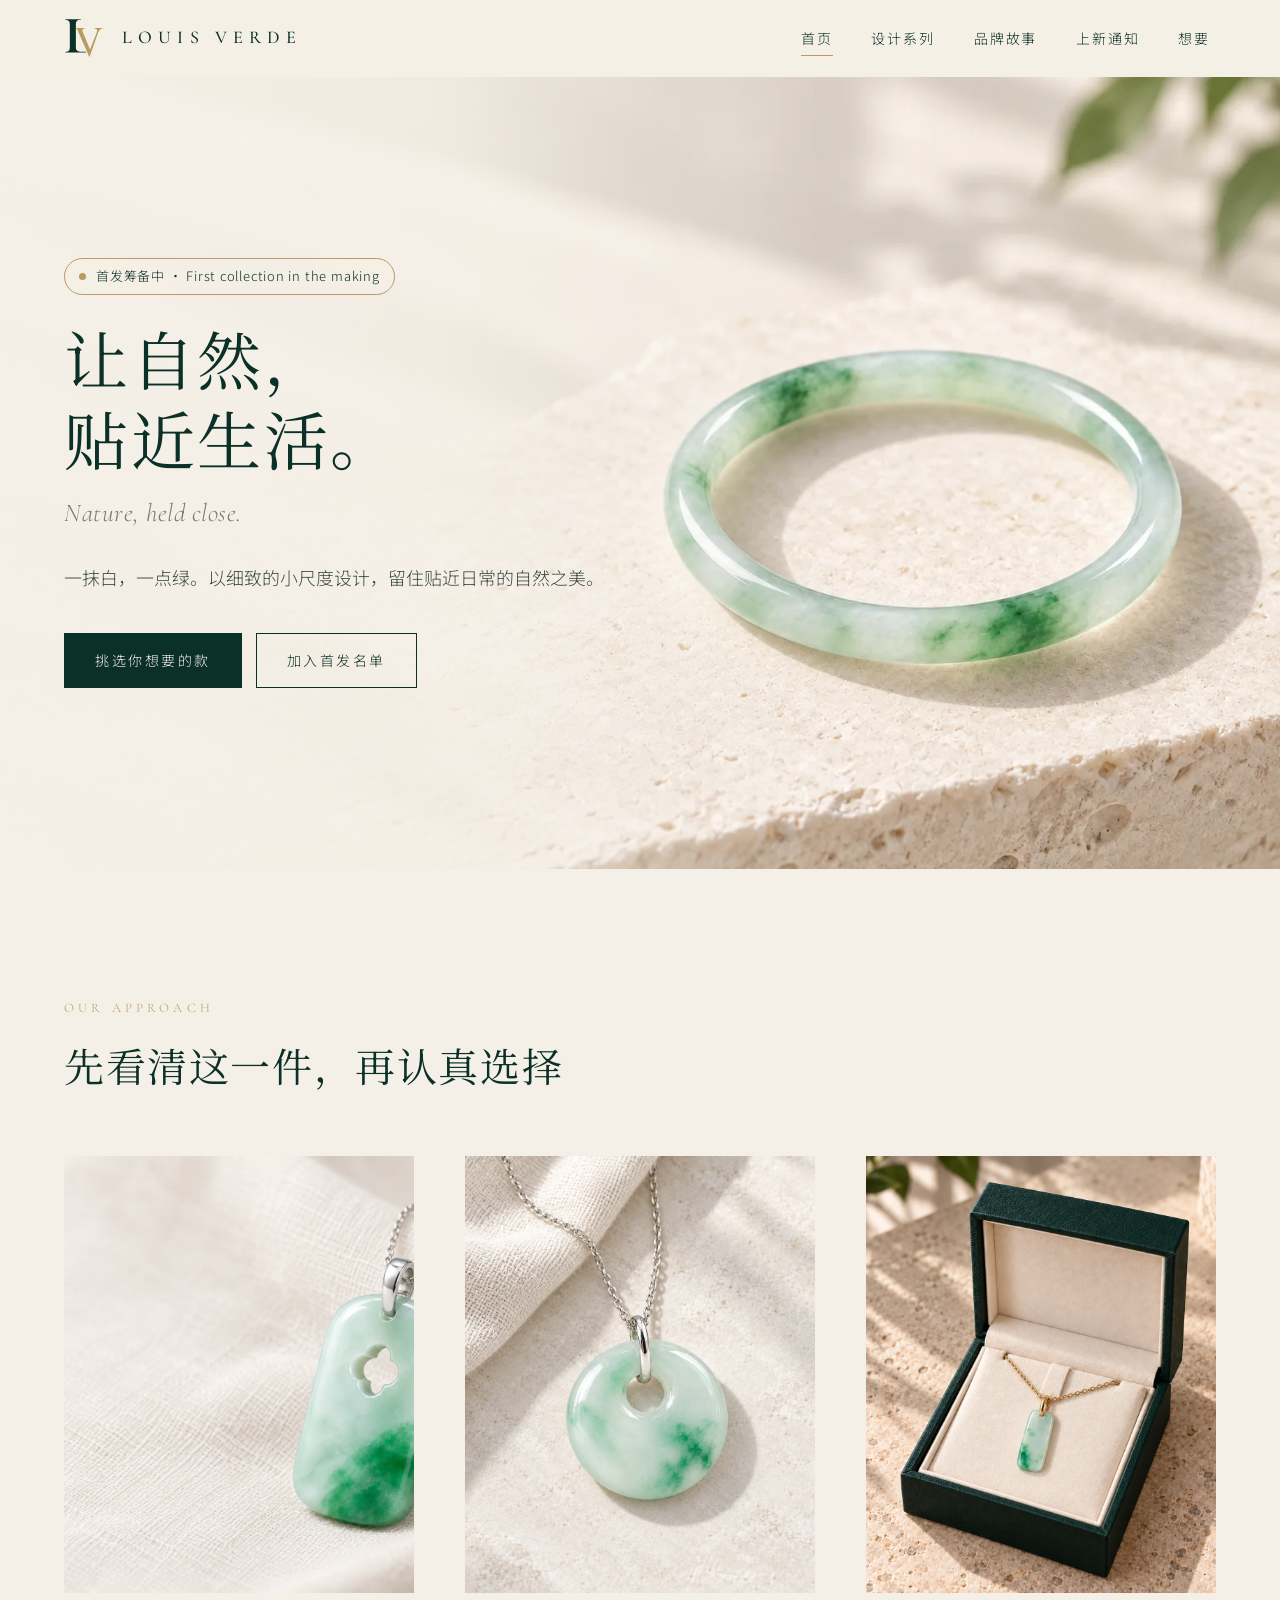
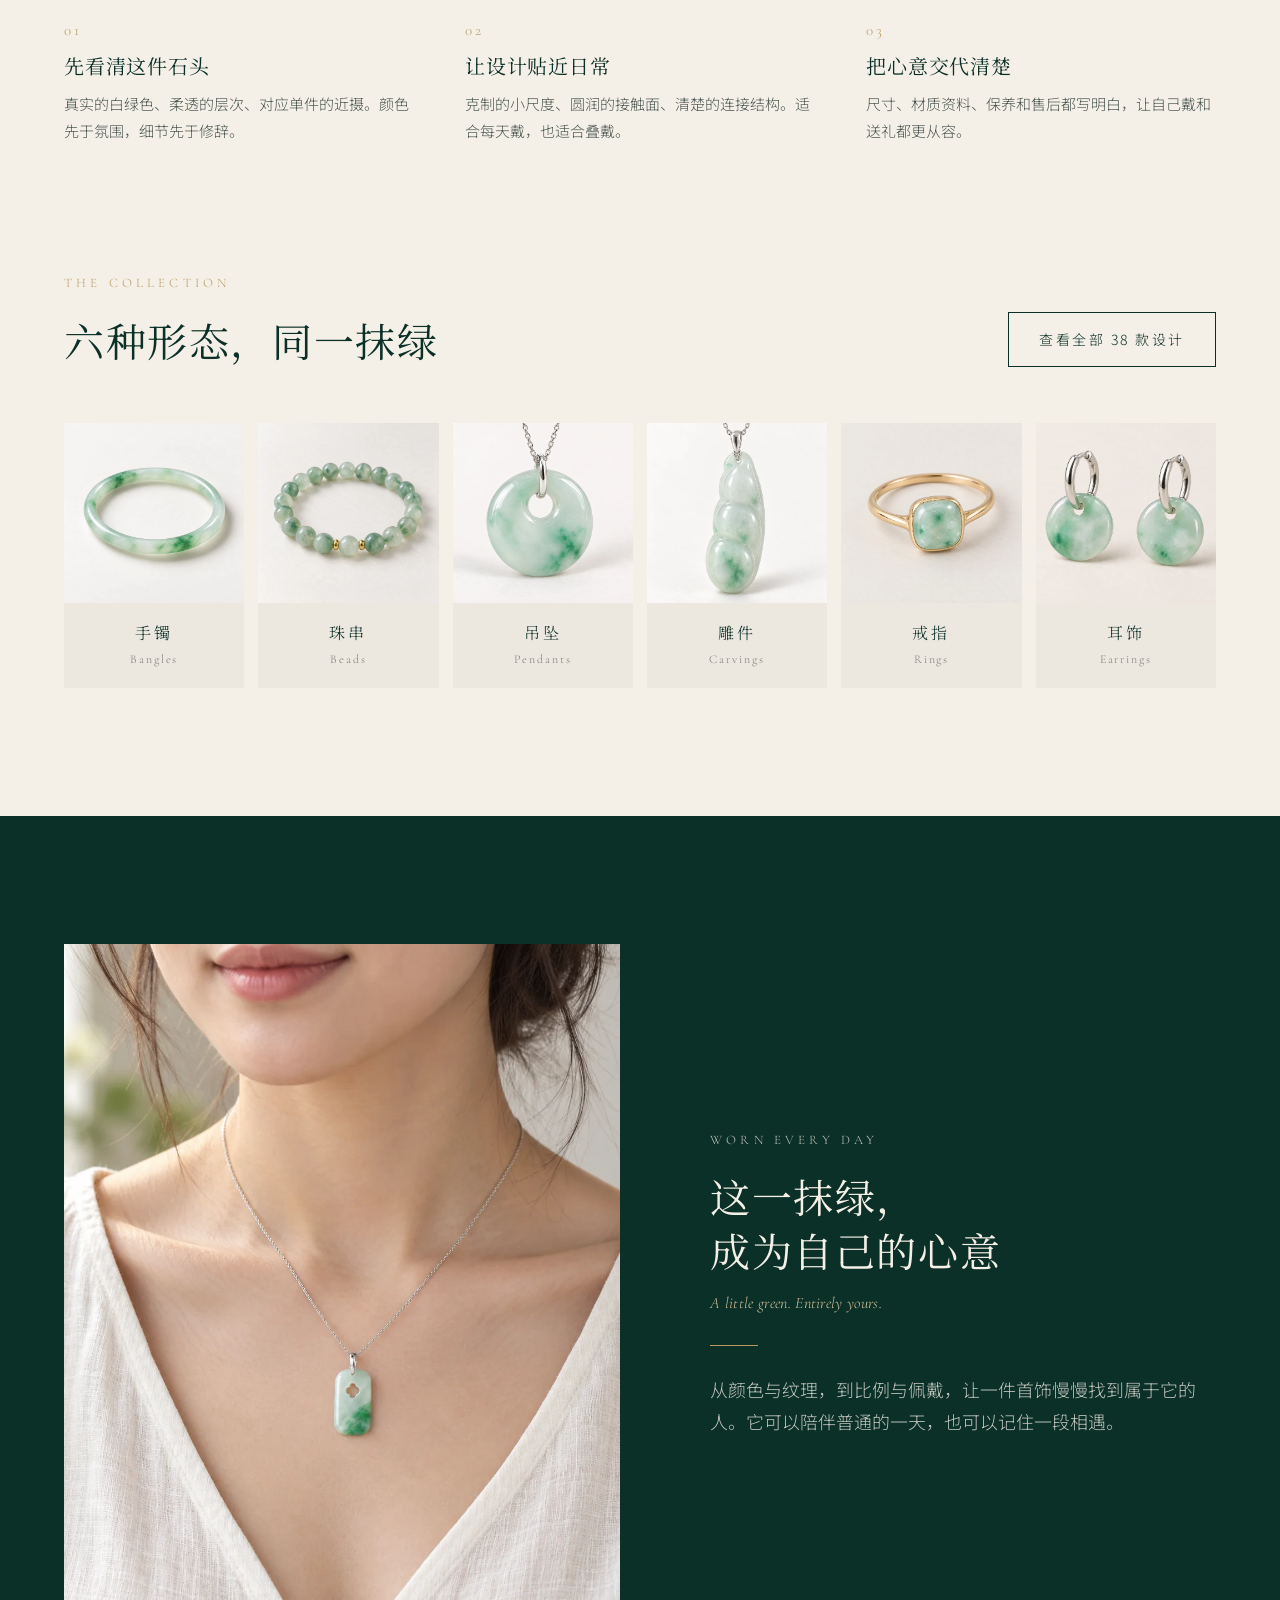
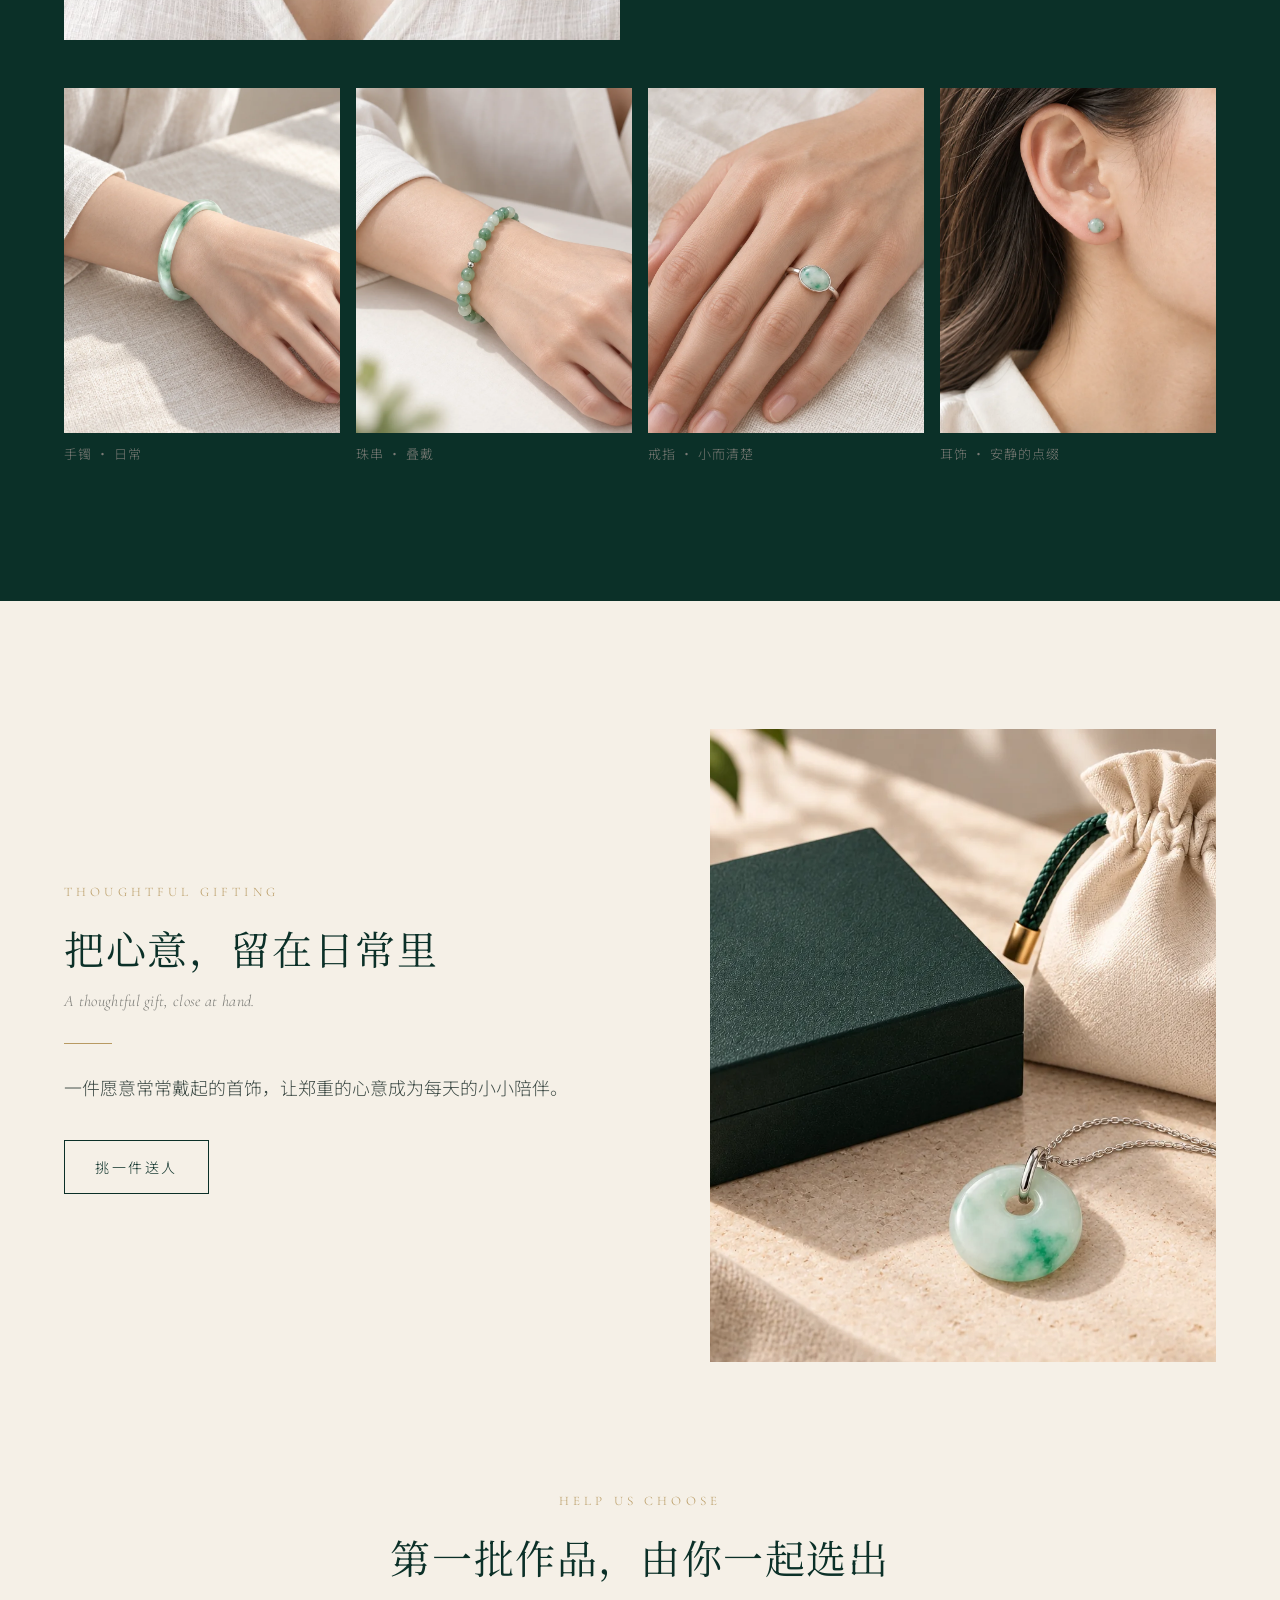
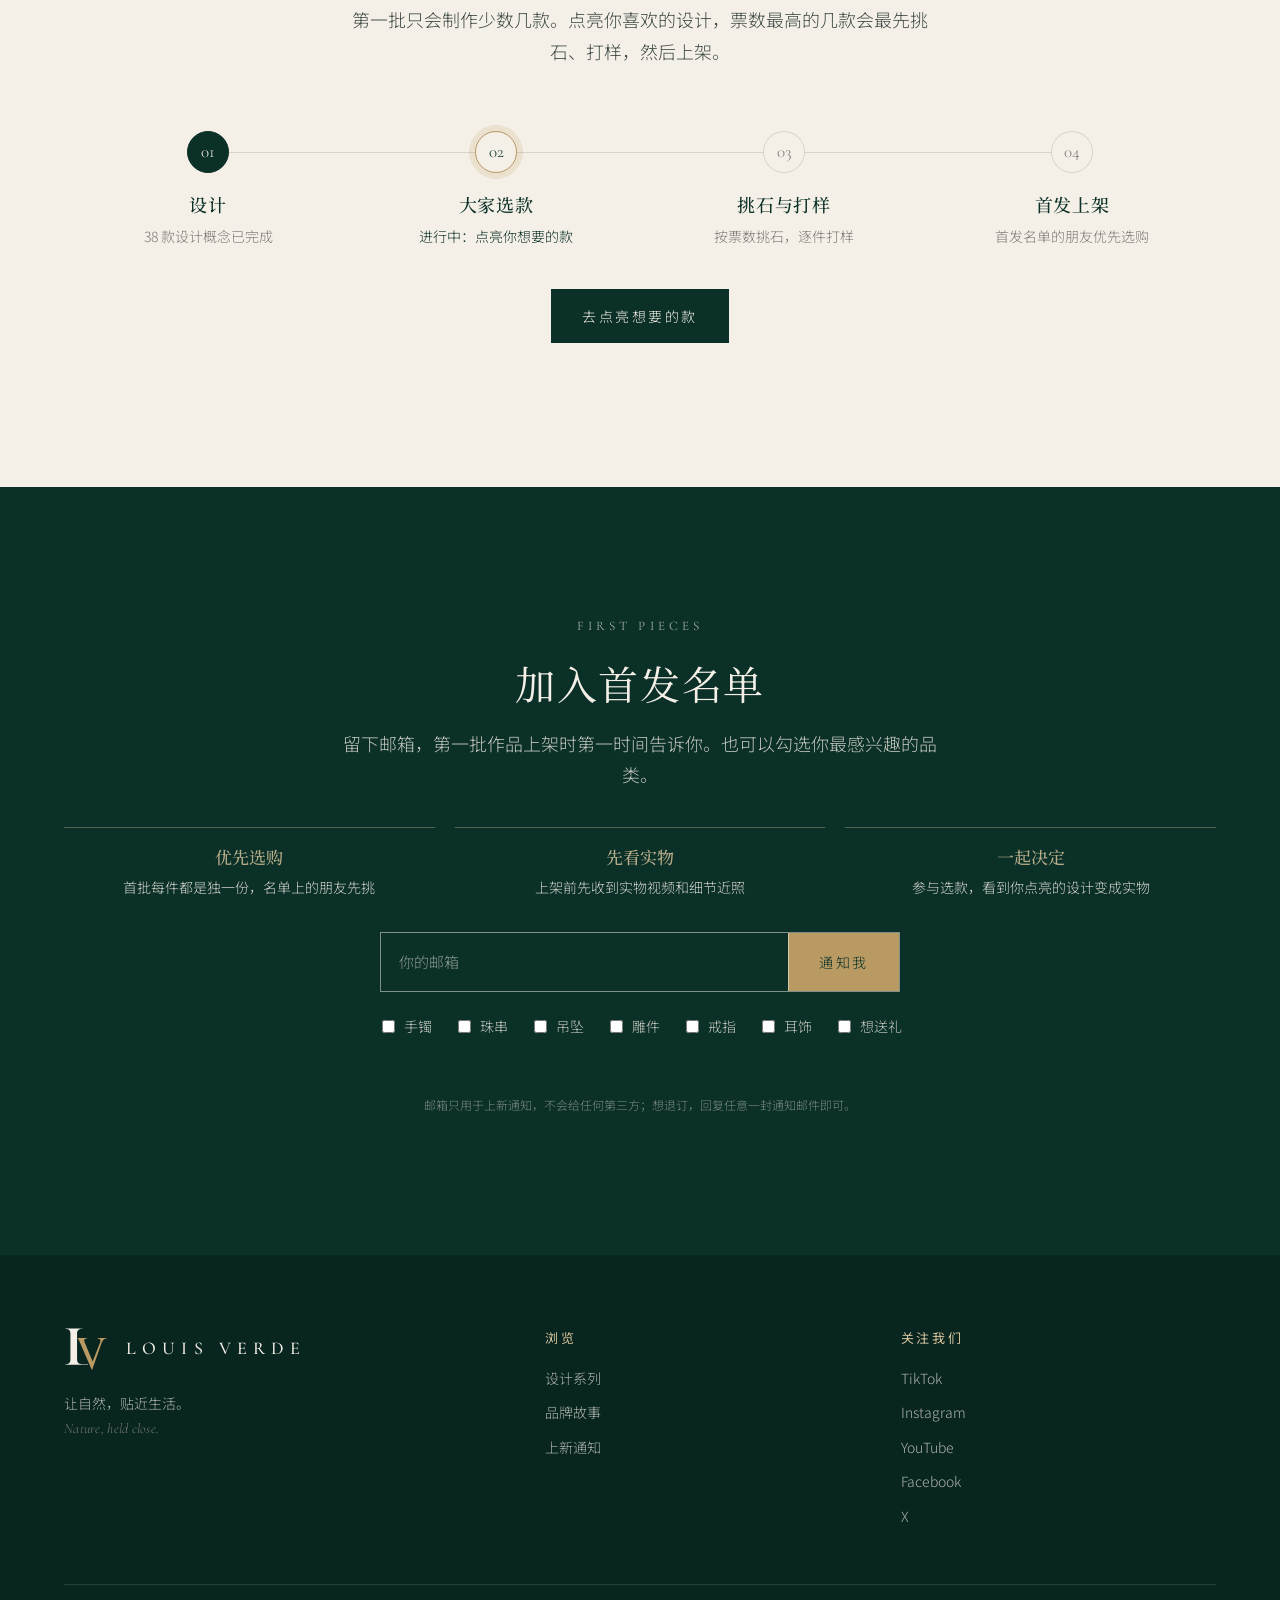
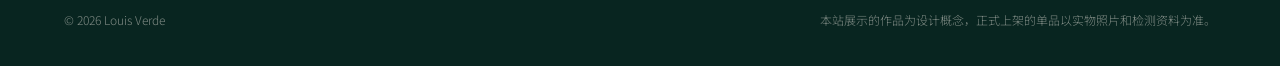
==== index.html @ e0fd9d86 "更新官网 2026-11-06 15:54" ====
<!doctype html>
<html lang="zh-Hans">
<head>
<meta charset="utf-8">
<meta name="viewport" content="width=device-width, initial-scale=1, viewport-fit=cover">
<title>Louis Verde · 让自然，贴近生活</title>
<meta name="description" content="Louis Verde 白绿石质现代珠宝。克制的小尺度设计，把天然石头里的一抹绿带进日常。">
<meta name="theme-color" content="#F5F0E7">
<meta property="og:title" content="Louis Verde · 让自然，贴近生活">
<meta property="og:description" content="Louis Verde 白绿石质现代珠宝。克制的小尺度设计，把天然石头里的一抹绿带进日常。">
<meta property="og:image" content="assets/img/W01.webp">
<link rel="icon" href="assets/logo/monogram.svg" type="image/svg+xml">
<link rel="preconnect" href="https://fonts.googleapis.com">
<link rel="preconnect" href="https://fonts.gstatic.com" crossorigin>
<link rel="stylesheet" href="https://fonts.googleapis.com/css2?family=Cormorant+Garamond:ital,wght@0,400;0,500;1,400&family=Noto+Sans+SC:wght@300;400&family=Noto+Serif+SC:wght@400;500&display=swap">
<link rel="stylesheet" href="assets/css/site.css">
</head>
<body data-page="home">
<header id="site-header"></header>
<main>
<section class="hero">
  <div class="hero-media"><img src="assets/img/W01.webp" alt="一只白绿色细手镯放在暖色亚麻台面上" fetchpriority="high"></div>
  <div class="wrap">
    <div class="hero-copy">
      <p class="badge"><span class="dot"></span>首发筹备中 · First collection in the making</p>
      <h1>让自然，<br>贴近生活。</h1>
      <p class="en">Nature, held close.</p>
      <p class="lead">一抹白，一点绿。以细致的小尺度设计，留住贴近日常的自然之美。</p>
      <div class="cta-row">
        <a class="btn" href="collection.html">挑选你想要的款</a>
        <a class="btn ghost" href="#notify">加入首发名单</a>
      </div>
    </div>
  </div>
</section>

<section class="section">
  <div class="wrap">
    <div class="reveal">
      <p class="eyebrow">Our approach</p>
      <h2>先看清这一件，再认真选择</h2>
    </div>
    <div class="pillars">
      <div class="pillar reveal"><img src="assets/img/W02.webp" alt="白绿吊坠的近距离细节" loading="lazy"><p class="num">01</p><h3>先看清这件石头</h3><p>真实的白绿色、柔透的层次、对应单件的近摄。颜色先于氛围，细节先于修辞。</p></div>
      <div class="pillar reveal"><img src="assets/img/P08.webp" alt="亚麻布上的小吊坠" loading="lazy"><p class="num">02</p><h3>让设计贴近日常</h3><p>克制的小尺度、圆润的接触面、清楚的连接结构。适合每天戴，也适合叠戴。</p></div>
      <div class="pillar reveal"><img src="assets/img/P05.webp" alt="打开的首饰礼盒" loading="lazy"><p class="num">03</p><h3>把心意交代清楚</h3><p>尺寸、材质资料、保养和售后都写明白，让自己戴和送礼都更从容。</p></div>
    </div>
  </div>
</section>

<section class="section" style="padding-top:0">
  <div class="wrap">
    <div class="reveal" style="display:flex;justify-content:space-between;align-items:end;gap:24px;flex-wrap:wrap">
      <div><p class="eyebrow">The collection</p><h2>六种形态，同一抹绿</h2></div>
      <a class="btn ghost" href="collection.html">查看全部 38 款设计</a>
    </div>
    <div class="cats" id="cats"></div>
  </div>
</section>

<section class="section dark">
  <div class="wrap split">
    <img class="reveal" src="assets/img/M01.webp" alt="锁骨处佩戴的小吊坠" loading="lazy">
    <div class="reveal">
      <p class="eyebrow">Worn every day</p>
      <h2>这一抹绿，<br>成为自己的心意</h2>
      <p class="en" style="margin-top:12px">A little green. Entirely yours.</p>
      <hr class="hairline">
      <p class="lead">从颜色与纹理，到比例与佩戴，让一件首饰慢慢找到属于它的人。它可以陪伴普通的一天，也可以记住一段相遇。</p>
    </div>
  </div>
  <div class="wrap">
    <div class="strip">
      <figure><img src="assets/img/P01.webp" alt="手腕上的细手镯" loading="lazy"><figcaption>手镯 · 日常</figcaption></figure>
      <figure><img src="assets/img/P02.webp" alt="手腕上的珠串" loading="lazy"><figcaption>珠串 · 叠戴</figcaption></figure>
      <figure><img src="assets/img/P03.webp" alt="手上的戒指" loading="lazy"><figcaption>戒指 · 小而清楚</figcaption></figure>
      <figure><img src="assets/img/P04.webp" alt="耳垂上的耳钉" loading="lazy"><figcaption>耳饰 · 安静的点缀</figcaption></figure>
    </div>
  </div>
</section>

<section class="section">
  <div class="wrap split reverse">
    <img class="reveal" src="assets/img/P06.webp" alt="桌面上的首饰礼物" loading="lazy">
    <div class="reveal">
      <p class="eyebrow">Thoughtful gifting</p>
      <h2>把心意，留在日常里</h2>
      <p class="en" style="margin-top:12px">A thoughtful gift, close at hand.</p>
      <hr class="hairline">
      <p class="lead">一件愿意常常戴起的首饰，让郑重的心意成为每天的小小陪伴。</p>
      <p style="margin-top:36px"><a class="btn ghost" href="collection.html">挑一件送人</a></p>
    </div>
  </div>
</section>

<section class="section" id="progress" style="padding-top:0">
  <div class="wrap">
    <div class="reveal" style="text-align:center;max-width:760px;margin:0 auto">
      <p class="eyebrow">Help us choose</p>
      <h2>第一批作品，由你一起选出</h2>
      <p class="lead" style="margin:20px auto 0">第一批只会制作少数几款。点亮你喜欢的设计，票数最高的几款会最先挑石、打样，然后上架。</p>
    </div>
    <ol class="timeline reveal">
      <li class="done"><span class="step">01</span><h3>设计</h3><p>38 款设计概念已完成</p></li>
      <li class="now"><span class="step">02</span><h3>大家选款</h3><p>进行中：点亮你想要的款</p></li>
      <li><span class="step">03</span><h3>挑石与打样</h3><p>按票数挑石，逐件打样</p></li>
      <li><span class="step">04</span><h3>首发上架</h3><p>首发名单的朋友优先选购</p></li>
    </ol>
    <p style="text-align:center;margin-top:40px"><a class="btn" href="collection.html">去点亮想要的款</a></p>
  </div>
</section>
<section class="section dark notify" id="notify">
  <div class="wrap reveal">
    <p class="eyebrow">First pieces</p>
    <h2>加入首发名单</h2>
    <p class="lead">留下邮箱，第一批作品上架时第一时间告诉你。也可以勾选你最感兴趣的品类。</p>
    <ul class="perks">
      <li><b>优先选购</b>首批每件都是独一份，名单上的朋友先挑</li>
      <li><b>先看实物</b>上架前先收到实物视频和细节近照</li>
      <li><b>一起决定</b>参与选款，看到你点亮的设计变成实物</li>
    </ul>
    <form class="form" id="notify-form" novalidate>
      <label class="sr" for="email" style="position:absolute;left:-9999px">邮箱</label>
      <input id="email" name="email" type="email" inputmode="email" autocomplete="email" placeholder="你的邮箱" required>
      <button class="btn" type="submit">通知我</button>
    </form>
    <div class="interests" role="group" aria-label="感兴趣的品类">
      <label><input type="checkbox" name="interest" value="手镯">手镯</label>
      <label><input type="checkbox" name="interest" value="珠串">珠串</label>
      <label><input type="checkbox" name="interest" value="吊坠">吊坠</label>
      <label><input type="checkbox" name="interest" value="雕件">雕件</label>
      <label><input type="checkbox" name="interest" value="戒指">戒指</label>
      <label><input type="checkbox" name="interest" value="耳饰">耳饰</label>
      <label><input type="checkbox" name="interest" value="礼物">想送礼</label>
    </div>
    <p class="form-msg" id="form-msg" role="status" aria-live="polite"></p>
    <p class="form-note">邮箱只用于上新通知，不会给任何第三方；想退订，回复任意一封通知邮件即可。</p>
  </div>
</section>
</main>
<footer id="site-footer"></footer>
<script src="assets/js/config.js"></script>
<script src="assets/js/designs.js"></script>
<script src="assets/js/site.js"></script>
</body>
</html>
---- assets/css/site.css ----
/* Louis Verde 官网样式 · 颜色与字体见 品牌方案/02_品牌方案_V1.md 第 6 节 */
:root {
  --ivory: #F5F0E7;
  --ivory-deep: #EDE6DA;
  --forest: #0B3028;
  --forest-soft: #1D4238;
  --gold: #B89A62;
  --gold-soft: #D6C39B;
  --mist: #D8E6D9;
  --stone: #7A7A75;
  --ink: #1E2A26;
  --line: rgba(11, 48, 40, .14);
  --serif-en: "Cormorant Garamond", "Noto Serif SC", Georgia, serif;
  --serif-zh: "Noto Serif SC", "Songti SC", serif;
  --sans: "Noto Sans SC", "PingFang SC", -apple-system, "Helvetica Neue", sans-serif;
  --max: 1280px;
  --pad: clamp(20px, 5vw, 64px);
  --ease: cubic-bezier(.2, .7, .2, 1);
}

*, *::before, *::after { box-sizing: border-box; }
html { scroll-behavior: smooth; -webkit-text-size-adjust: 100%; }
body {
  margin: 0; background: var(--ivory); color: var(--ink);
  font-family: var(--sans); font-size: 16px; line-height: 1.75; font-weight: 300;
  -webkit-font-smoothing: antialiased;
}
img { display: block; max-width: 100%; height: auto; }
a { color: inherit; text-decoration: none; }
button { font: inherit; color: inherit; cursor: pointer; }
:focus-visible { outline: 2px solid var(--gold); outline-offset: 3px; }

.wrap { width: 100%; max-width: var(--max); margin: 0 auto; padding: 0 var(--pad); }
.eyebrow {
  font-family: var(--serif-en); font-size: 13px; letter-spacing: .32em; text-transform: uppercase;
  color: var(--gold); margin: 0 0 18px;
}
h1, h2, h3 { font-family: var(--serif-zh); font-weight: 400; color: var(--forest); margin: 0; letter-spacing: .04em; }
h1 { font-size: clamp(34px, 5.4vw, 64px); line-height: 1.25; }
h2 { font-size: clamp(26px, 3.4vw, 40px); line-height: 1.35; }
h3 { font-size: 20px; line-height: 1.5; }
.en { font-family: var(--serif-en); font-style: italic; color: var(--stone); letter-spacing: .02em; }
.lead { font-size: clamp(16px, 1.4vw, 18px); color: #3D4A45; max-width: 34em; }
.section { padding: clamp(72px, 10vw, 140px) 0; }
.hairline { width: 48px; height: 1px; background: var(--gold); border: 0; margin: 28px 0; }

/* 按钮 */
.btn {
  display: inline-flex; align-items: center; gap: 10px; padding: 14px 30px;
  border: 1px solid var(--forest); background: var(--forest); color: var(--ivory);
  font-size: 14px; letter-spacing: .18em; transition: background .3s var(--ease), color .3s var(--ease);
}
.btn:hover { background: transparent; color: var(--forest); }
.btn.ghost { background: transparent; color: var(--forest); }
.btn.ghost:hover { background: var(--forest); color: var(--ivory); }
.btn.light { border-color: var(--ivory); background: transparent; color: var(--ivory); }
.btn.light:hover { background: var(--ivory); color: var(--forest); }

/* 页头 */
.header {
  position: sticky; top: 0; z-index: 50; background: rgba(245, 240, 231, .92);
  backdrop-filter: saturate(1.2) blur(10px); -webkit-backdrop-filter: saturate(1.2) blur(10px);
  border-bottom: 1px solid transparent; transition: border-color .3s;
}
.header.scrolled { border-bottom-color: var(--line); }
.header .wrap { display: flex; align-items: center; justify-content: space-between; height: 76px; }
.brand { display: flex; align-items: center; gap: 12px; }
.brand svg { width: 40px; height: 40px; }
.wordmark {
  font-family: var(--serif-en); font-weight: 500; font-size: 18px; letter-spacing: .34em;
  color: var(--forest); padding-left: .34em;
}
.nav { display: flex; gap: clamp(20px, 3vw, 40px); align-items: center; font-size: 14px; letter-spacing: .14em; }
.nav a { position: relative; padding: 6px 0; color: var(--forest); }
.nav a::after {
  content: ""; position: absolute; left: 0; right: 100%; bottom: 0; height: 1px; background: var(--gold);
  transition: right .35s var(--ease);
}
.nav a:hover::after, .nav a[aria-current="page"]::after { right: 0; }
.nav .wish-link { display: inline-flex; gap: 6px; align-items: center; }
.wish-count { font-family: var(--serif-en); font-size: 13px; color: var(--gold); }
.menu-btn { display: none; background: none; border: 0; padding: 8px; }
.menu-btn span { display: block; width: 22px; height: 1px; background: var(--forest); margin: 6px 0; transition: transform .3s; }

@media (max-width: 860px) {
  .menu-btn { display: block; }
  .nav {
    position: fixed; inset: 76px 0 auto 0; flex-direction: column; gap: 0; padding: 12px var(--pad) 28px;
    background: var(--ivory); border-bottom: 1px solid var(--line);
    transform: translateY(-8px); opacity: 0; pointer-events: none; transition: .3s var(--ease);
  }
  .nav a { width: 100%; padding: 16px 0; border-bottom: 1px solid var(--line); font-size: 16px; }
  .nav a::after { display: none; }
  body.menu-open .nav { transform: none; opacity: 1; pointer-events: auto; }
  body.menu-open .menu-btn span:first-child { transform: translateY(3.5px) rotate(45deg); }
  body.menu-open .menu-btn span:last-child { transform: translateY(-3.5px) rotate(-45deg); }
  .wordmark { font-size: 15px; letter-spacing: .28em; }
  .brand svg { width: 34px; height: 34px; }
}

/* 首屏 */
.hero { position: relative; min-height: min(88vh, 860px); display: grid; align-items: center; overflow: hidden; }
.hero-media { position: absolute; inset: 0; }
.hero-media img { width: 100%; height: 100%; object-fit: cover; object-position: 70% 50%; }
.hero-media::after {
  content: ""; position: absolute; inset: 0;
  background: linear-gradient(90deg, rgba(245,240,231,.95) 0%, rgba(245,240,231,.82) 34%, rgba(245,240,231,0) 64%);
}
.hero-copy { position: relative; padding: 80px 0; max-width: 560px; }
.hero-copy .en { font-size: clamp(20px, 2vw, 26px); margin: 14px 0 0; }
.hero-copy .lead { margin: 26px 0 40px; }
@media (max-width: 760px) {
  .hero { min-height: auto; display: block; }
  .hero-media { position: relative; height: 62vh; margin-bottom: -1px; }
  .hero-media img { object-position: 62% 50%; }
  .hero-media::after { background: linear-gradient(0deg, var(--ivory) 0%, rgba(245,240,231,0) 40%); }
  .hero-copy { padding: 0 0 64px; margin-top: -40px; }
}

/* 三个支柱 */
.pillars { display: grid; grid-template-columns: repeat(3, 1fr); gap: clamp(24px, 4vw, 56px); margin-top: 64px; }
.pillar img { aspect-ratio: 4 / 5; object-fit: cover; width: 100%; }
.pillar .num { font-family: var(--serif-en); color: var(--gold); font-size: 15px; letter-spacing: .2em; margin: 24px 0 8px; }
.pillar p { color: #4A5652; margin: 10px 0 0; font-size: 15px; }
@media (max-width: 860px) { .pillars { grid-template-columns: 1fr; gap: 48px; } .pillar img { aspect-ratio: 16 / 10; } }

/* 品类入口 */
.cats { display: grid; grid-template-columns: repeat(6, 1fr); gap: 14px; margin-top: 56px; }
.cat { background: #ECE7DF; display: flex; flex-direction: column; overflow: hidden; }
.cat img { aspect-ratio: 1; object-fit: cover; transition: transform .8s var(--ease); }
.cat:hover img { transform: scale(1.04); }
.cat span { padding: 16px 14px 18px; text-align: center; font-family: var(--serif-zh); color: var(--forest); letter-spacing: .2em; }
.cat small { display: block; font-family: var(--serif-en); color: var(--stone); letter-spacing: .16em; font-size: 12px; margin-top: 2px; }
@media (max-width: 1000px) { .cats { grid-template-columns: repeat(3, 1fr); } }
@media (max-width: 520px) {
  .cats { display: flex; overflow-x: auto; scroll-snap-type: x mandatory; gap: 12px; margin-right: calc(-1 * var(--pad)); padding-right: var(--pad); scrollbar-width: none; }
  .cats::-webkit-scrollbar { display: none; }
  .cat { flex: 0 0 46%; scroll-snap-align: start; }
}

/* 左右图文 */
.split { display: grid; grid-template-columns: 1.1fr 1fr; gap: clamp(32px, 7vw, 110px); align-items: center; }
.split.reverse > :first-child { order: 2; }
.split img { width: 100%; aspect-ratio: 4 / 5; object-fit: cover; }
@media (max-width: 860px) { .split { grid-template-columns: 1fr; } .split.reverse > :first-child { order: 0; } }

/* 深色区 */
.dark { background: var(--forest); color: var(--ivory); }
.dark h2, .dark h3 { color: var(--ivory); }
.dark .lead, .dark p { color: rgba(245, 240, 231, .78); }
.dark .en { color: var(--gold-soft); }

/* 佩戴横向滑动 */
.strip { display: grid; grid-auto-flow: column; grid-auto-columns: minmax(260px, 30%); gap: 16px; overflow-x: auto;
  scroll-snap-type: x mandatory; padding-bottom: 8px; margin-top: 48px; scrollbar-width: thin; scrollbar-color: var(--gold) transparent; }
.strip figure { margin: 0; scroll-snap-align: start; }
.strip img { aspect-ratio: 4 / 5; object-fit: cover; width: 100%; }
.strip figcaption { font-size: 13px; color: var(--stone); margin-top: 10px; letter-spacing: .08em; }
@media (max-width: 760px) { .strip { grid-auto-columns: 78%; } }

/* 设计卡片 */
.filters { display: flex; flex-wrap: wrap; gap: 8px; margin: 40px 0 36px; }
.chip { border: 1px solid var(--line); background: transparent; padding: 9px 18px; font-size: 14px; letter-spacing: .12em; color: var(--forest); transition: .25s; }
.chip:hover { border-color: var(--forest); }
@media (max-width: 720px) {
  .filters { flex-wrap: nowrap; overflow-x: auto; scrollbar-width: none; margin-right: calc(-1 * var(--pad)); padding-right: var(--pad); }
  .filters::-webkit-scrollbar { display: none; }
  .chip { flex: 0 0 auto; }
}
.chip[aria-pressed="true"] { background: var(--forest); border-color: var(--forest); color: var(--ivory); }
.grid { display: grid; grid-template-columns: repeat(4, 1fr); gap: clamp(14px, 2vw, 28px) clamp(14px, 2vw, 24px); }
@media (max-width: 1100px) { .grid { grid-template-columns: repeat(3, 1fr); } }
@media (max-width: 720px) { .grid { grid-template-columns: repeat(2, 1fr); } }
.card { position: relative; display: flex; flex-direction: column; }
.card .ph { background: #ECE7DF; overflow: hidden; aspect-ratio: 4 / 5; }
.card .ph img { width: 100%; height: 100%; object-fit: cover; transition: transform .8s var(--ease); }
.card:hover .ph img { transform: scale(1.04); }
.card .meta { display: flex; justify-content: space-between; align-items: baseline; padding: 14px 2px 0; gap: 8px; }
.card .name { font-family: var(--serif-zh); color: var(--forest); font-size: 17px; letter-spacing: .12em; }
.card .cat-label { font-size: 12px; color: var(--stone); letter-spacing: .12em; white-space: nowrap; }
.tag { position: absolute; top: 10px; left: 10px; background: rgba(245,240,231,.88); font-size: 11px; letter-spacing: .14em; padding: 3px 8px; color: var(--stone); }
.wish {
  position: absolute; top: 6px; right: 6px; width: 40px; height: 40px; border: 0; border-radius: 50%;
  background: rgba(245,240,231,.88); display: grid; place-items: center; transition: transform .2s;
}
.wish:active { transform: scale(.9); }
.wish svg { width: 18px; height: 18px; fill: none; stroke: var(--forest); stroke-width: 1.4; transition: fill .2s, stroke .2s; }
.wish[aria-pressed="true"] svg { fill: var(--gold); stroke: var(--gold); }
.empty { padding: 60px 0; text-align: center; color: var(--stone); }

/* 详情页 */
.detail { display: grid; grid-template-columns: 1.15fr 1fr; gap: clamp(32px, 6vw, 96px); padding: 48px 0 100px; align-items: start; }
.detail .ph { background: #ECE7DF; position: sticky; top: 100px; }
.detail .ph img { width: 100%; }
.detail .info .cat-label { color: var(--gold); font-family: var(--serif-en); letter-spacing: .28em; text-transform: uppercase; font-size: 13px; }
.detail h1 { margin: 12px 0 6px; font-size: clamp(32px, 4vw, 48px); }
.detail .facts { border-top: 1px solid var(--line); margin: 36px 0; }
.detail .facts div { display: grid; grid-template-columns: 7em 1fr; gap: 16px; padding: 16px 0; border-bottom: 1px solid var(--line); font-size: 15px; }
.detail .facts dt { color: var(--stone); letter-spacing: .1em; }
.detail .facts dd { margin: 0; }
.detail .actions { display: flex; flex-wrap: wrap; gap: 12px; }
.notice { background: var(--ivory-deep); padding: 16px 20px; font-size: 13px; color: #55605C; margin-top: 28px; line-height: 1.7; }
.crumbs { font-size: 13px; color: var(--stone); letter-spacing: .1em; padding-top: 28px; }
.crumbs a:hover { color: var(--forest); }
@media (max-width: 860px) { .detail { grid-template-columns: 1fr; padding-top: 20px; } .detail .ph { position: static; } }

/* 上新通知 */
.notify { text-align: center; }
.notify .lead { margin: 18px auto 36px; }
.form { display: flex; gap: 0; max-width: 520px; margin: 0 auto; border: 1px solid rgba(245,240,231,.5); }
.form input {
  flex: 1; min-width: 0; padding: 16px 18px; background: transparent; border: 0; color: var(--ivory);
  font: inherit; font-size: 15px; outline: none;
}
.form input::placeholder { color: rgba(245,240,231,.55); }
.form .btn { border: 0; border-left: 1px solid rgba(245,240,231,.5); background: var(--gold); color: var(--forest); }
.form .btn:hover { background: var(--ivory); }
.form-msg { min-height: 1.8em; margin-top: 16px; font-size: 14px; }
.form-msg.err { color: #F2B8A0; }
.form-msg.ok { color: var(--gold-soft); }
.form-note { margin-top: 4px; font-size: 12px; opacity: .6; }
.interests { display: flex; flex-wrap: wrap; justify-content: center; gap: 10px 22px; margin: 22px 0 0; font-size: 14px; color: rgba(245,240,231,.8); }
.interests label { display: inline-flex; gap: 6px; align-items: center; cursor: pointer; }
.interests input { accent-color: var(--gold); }
@media (max-width: 520px) { .form { flex-direction: column; } .form .btn { border-left: 0; border-top: 1px solid rgba(245,240,231,.5); justify-content: center; } }

/* 页脚 */
.footer { background: #082520; color: rgba(245,240,231,.7); padding: 72px 0 36px; font-size: 14px; }
.footer .top { display: grid; grid-template-columns: 1.4fr 1fr 1fr; gap: 40px; }
.footer .brand svg { width: 44px; height: 44px; }
.footer .wordmark { color: var(--ivory); }
.footer h4 { color: var(--gold-soft); font-weight: 400; letter-spacing: .2em; font-size: 13px; margin: 0 0 16px; }
.footer ul { list-style: none; margin: 0; padding: 0; display: grid; gap: 10px; }
.footer a:hover { color: var(--ivory); }
.footer .bottom { border-top: 1px solid rgba(245,240,231,.12); margin-top: 56px; padding-top: 24px; display: flex; justify-content: space-between; flex-wrap: wrap; gap: 12px; font-size: 12px; color: rgba(245,240,231,.5); }
@media (max-width: 760px) { .footer .top { grid-template-columns: 1fr 1fr; } .footer .top > :first-child { grid-column: 1 / -1; } }

/* 关于页 */
.story { max-width: 720px; margin: 0 auto; }
.story p { font-family: var(--serif-zh); font-size: 18px; line-height: 2.1; color: #34413C; margin: 0 0 1.4em; }
.story .en-block p { font-family: var(--serif-en); font-size: 20px; line-height: 1.8; font-style: italic; color: var(--stone); }
.values { display: grid; grid-template-columns: repeat(5, 1fr); gap: 24px; margin-top: 56px; }
.values div { border-top: 1px solid var(--gold); padding-top: 18px; }
.values b { display: block; font-family: var(--serif-zh); font-weight: 400; color: var(--forest); font-size: 20px; letter-spacing: .2em; }
.values small { font-family: var(--serif-en); color: var(--gold); letter-spacing: .14em; }
.values p { font-size: 14px; color: #4A5652; margin: 10px 0 0; }
@media (max-width: 900px) { .values { grid-template-columns: 1fr 1fr; } }

/* 进场动画（尊重减少动态设置） */
.reveal { opacity: 0; transform: translateY(18px); transition: opacity .9s var(--ease), transform .9s var(--ease); }
.reveal.in { opacity: 1; transform: none; }
@media (prefers-reduced-motion: reduce) { .reveal { opacity: 1; transform: none; transition: none; } html { scroll-behavior: auto; } }

/* ---------- 预热：首发进度与名单 ---------- */
.badge { display: inline-flex; align-items: center; gap: 10px; margin: 0 0 22px; padding: 6px 14px; border: 1px solid var(--gold); border-radius: 999px; font-size: 13px; letter-spacing: .06em; color: var(--forest); background: rgba(245, 240, 231, .72); }
.badge .dot { width: 7px; height: 7px; border-radius: 50%; background: var(--gold); animation: lv-pulse 2.4s ease-in-out infinite; }
@keyframes lv-pulse { 0%, 100% { opacity: 1; } 50% { opacity: .25; } }
@media (prefers-reduced-motion: reduce) { .badge .dot { animation: none; } }
.cta-row { display: flex; gap: 14px; flex-wrap: wrap; }
.timeline { list-style: none; margin: 64px 0 0; padding: 0; display: grid; grid-template-columns: repeat(4, 1fr); gap: 0; position: relative; }
.timeline::before { content: ""; position: absolute; left: 12.5%; right: 12.5%; top: 21px; height: 1px; background: var(--line); }
.timeline li { position: relative; text-align: center; padding: 0 12px; }
.timeline .step { display: inline-grid; place-items: center; width: 42px; height: 42px; border-radius: 50%; border: 1px solid var(--line); background: var(--ivory); font-family: var(--serif-en); font-size: 17px; color: var(--stone); position: relative; }
.timeline h3 { margin: 18px 0 6px; font-family: var(--serif-zh); font-weight: 500; font-size: 18px; }
.timeline p { margin: 0; font-size: 14px; color: var(--stone); }
.timeline .done .step { background: var(--forest); border-color: var(--forest); color: var(--ivory); }
.timeline .now .step { border-color: var(--gold); color: var(--forest); box-shadow: 0 0 0 6px rgba(184, 154, 98, .18); }
.timeline .now p { color: var(--forest); }
@media (max-width: 760px) {
  .timeline { grid-template-columns: 1fr; gap: 28px; max-width: 360px; margin: 48px auto 0; }
  .timeline::before { left: 21px; right: auto; top: 21px; bottom: 21px; width: 1px; height: auto; }
  .timeline li { display: grid; grid-template-columns: 42px 1fr; column-gap: 18px; text-align: left; padding: 0; }
  .timeline .step { grid-row: span 2; }
  .timeline h3 { margin: 4px 0 2px; }
}
.perks { list-style: none; padding: 0; margin: 28px 0 32px; display: grid; grid-template-columns: repeat(3, 1fr); gap: 20px; }
.perks li { border-top: 1px solid rgba(214, 195, 155, .4); padding-top: 14px; font-size: 14px; opacity: .85; }
.perks b { display: block; font-family: var(--serif-zh); font-weight: 500; font-size: 17px; color: var(--gold-soft); margin-bottom: 4px; opacity: 1; }
@media (max-width: 760px) { .perks { grid-template-columns: 1fr; gap: 14px; } }
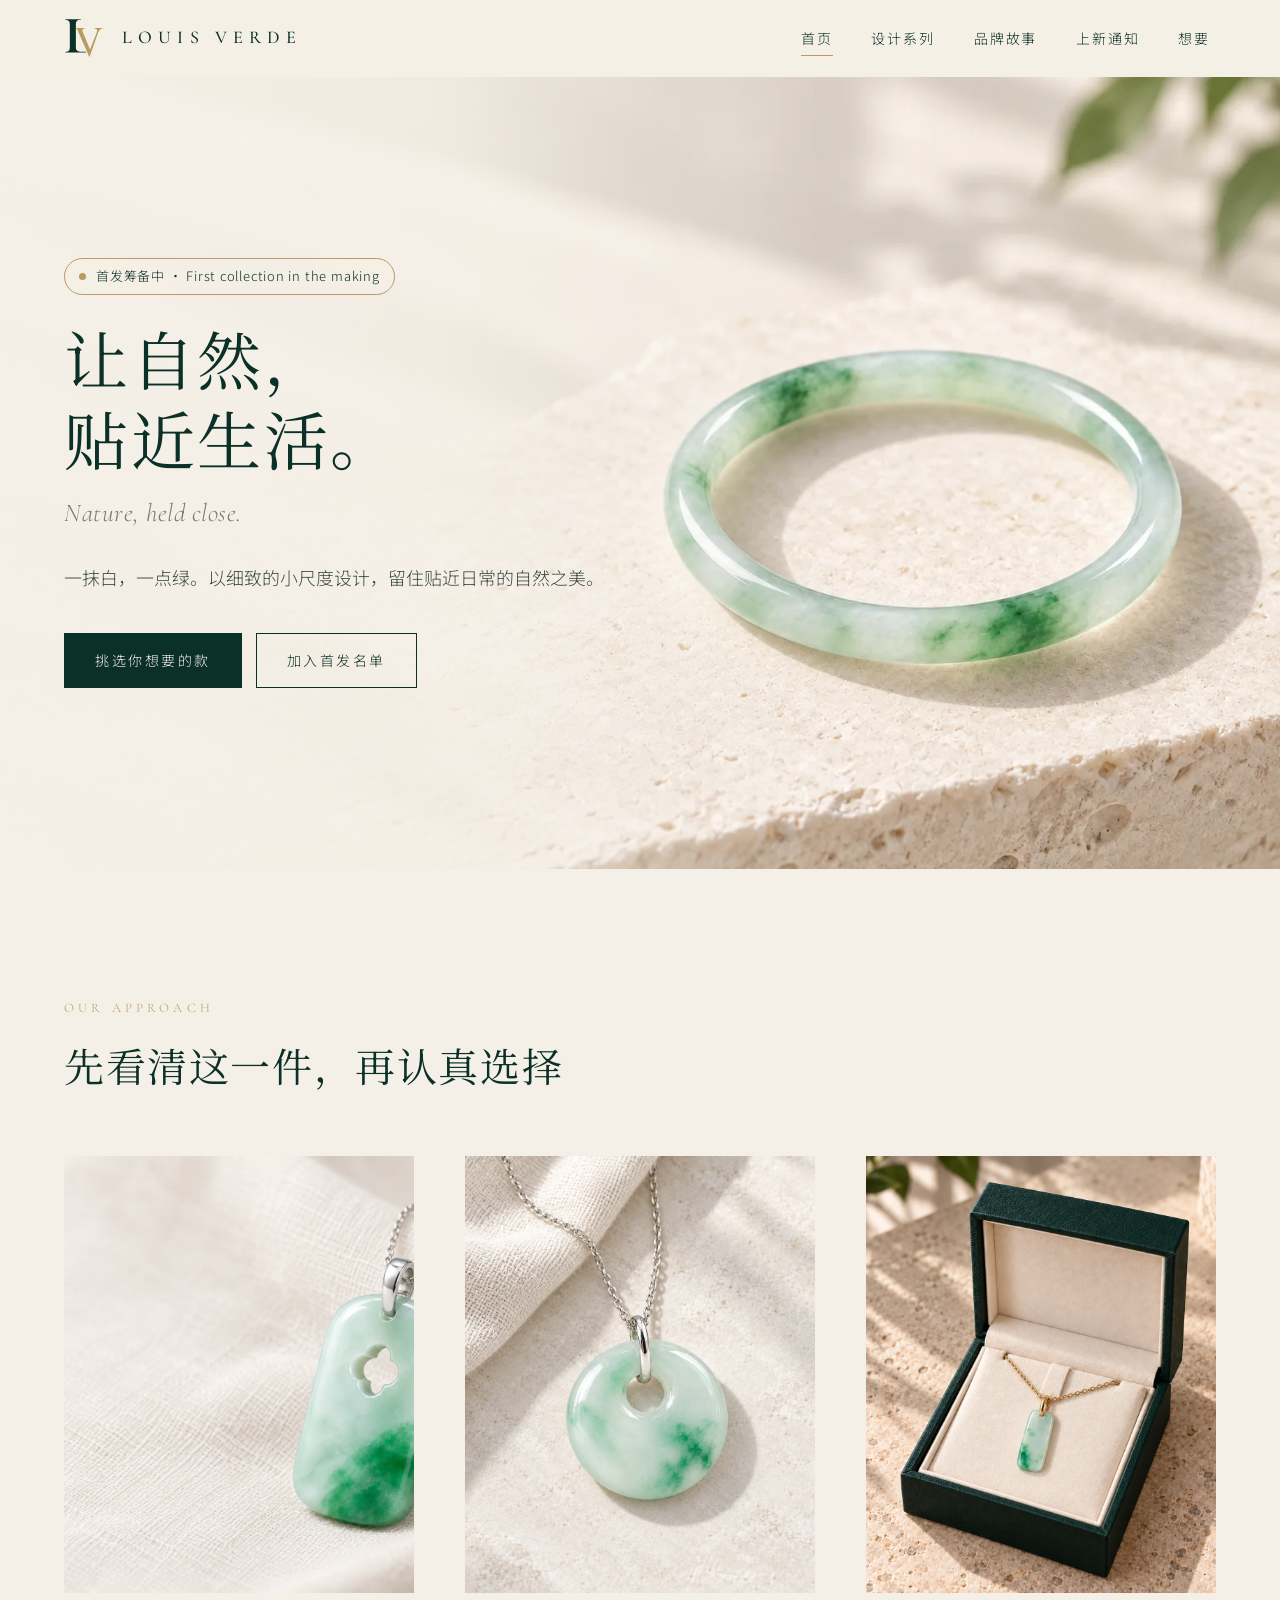
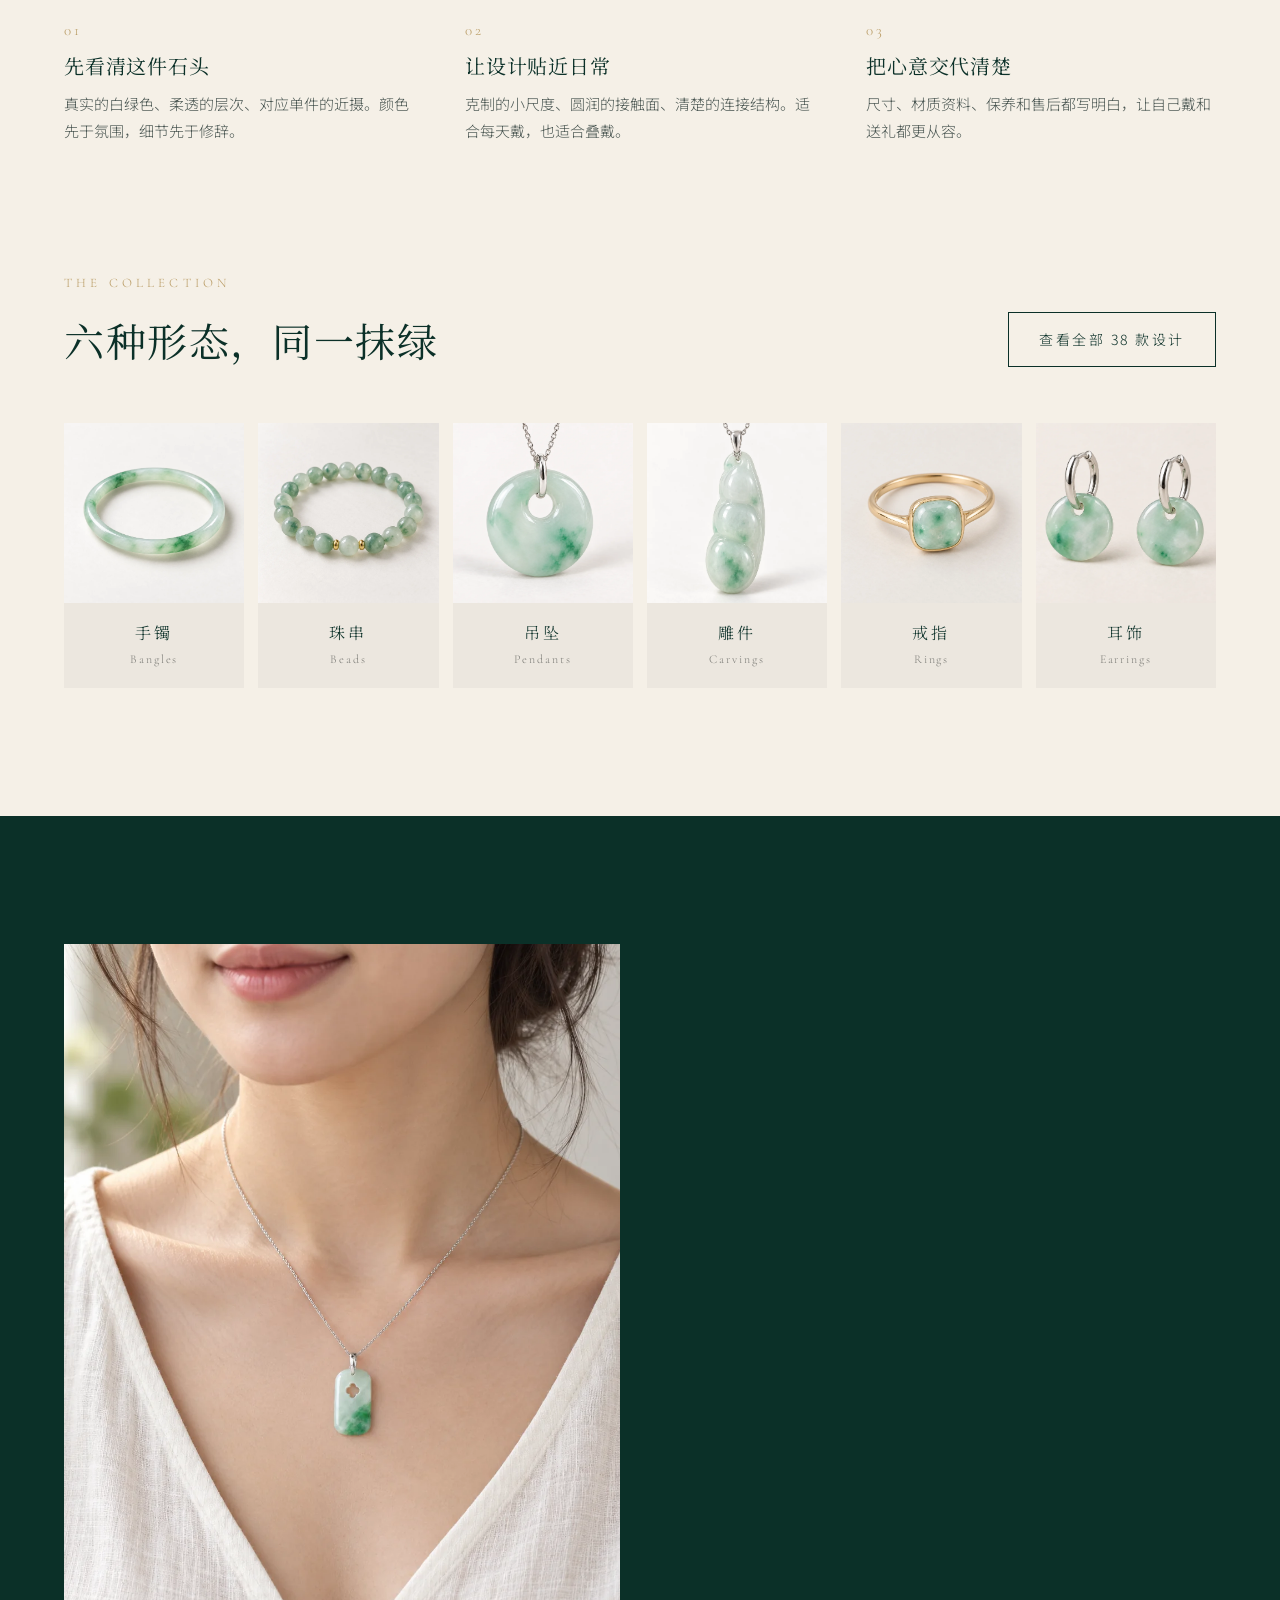
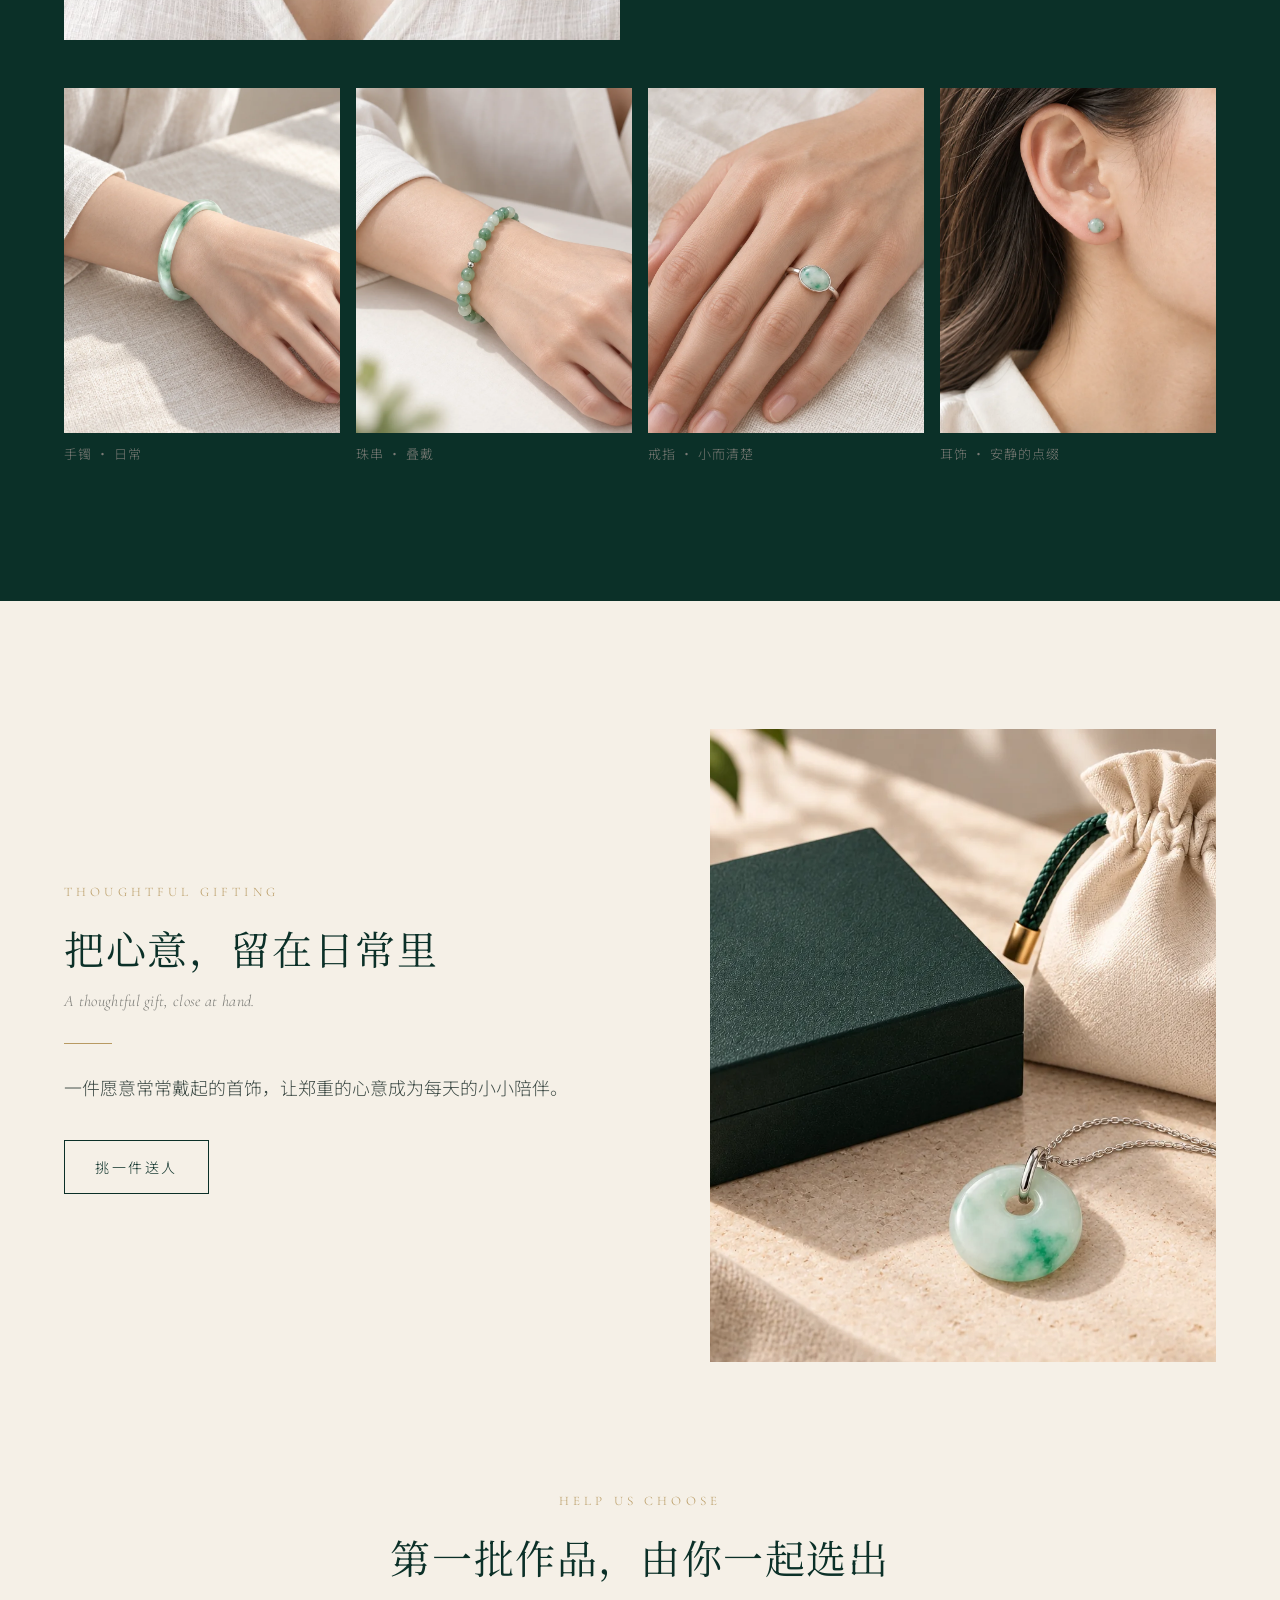
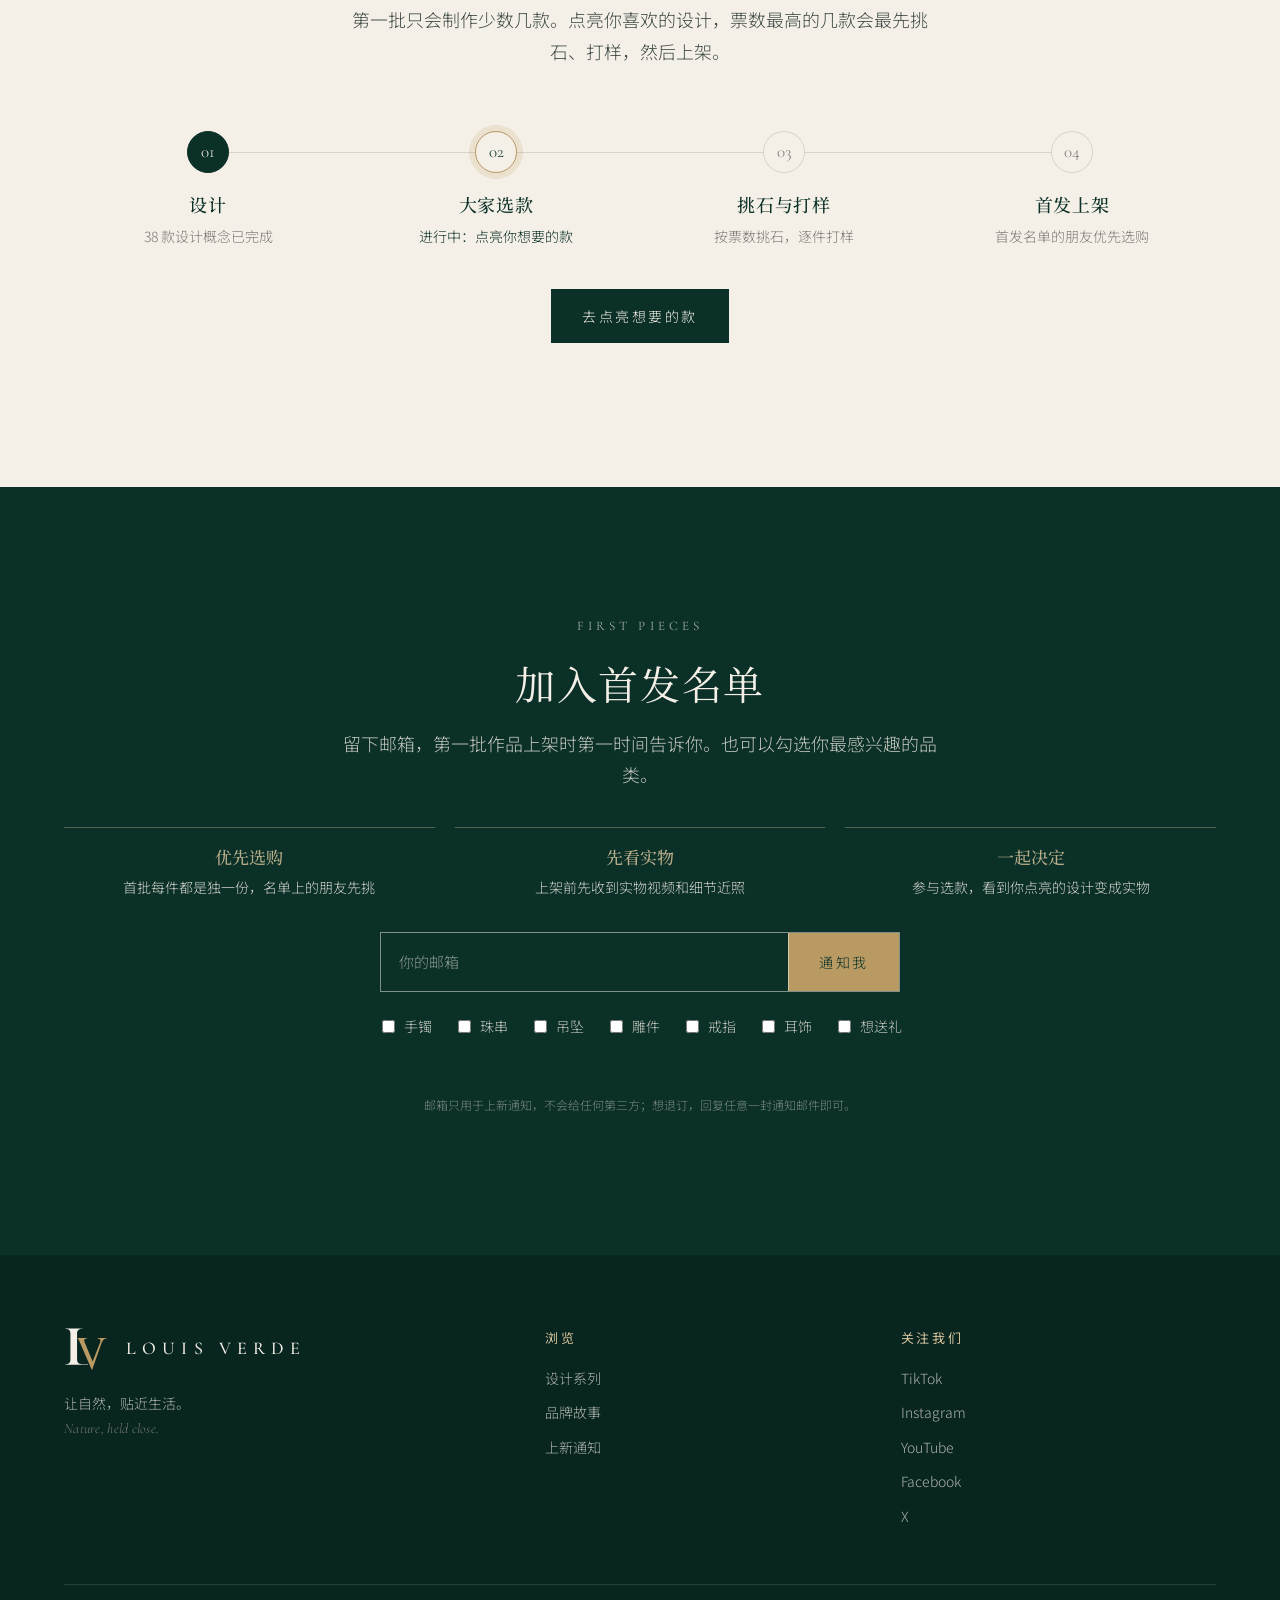
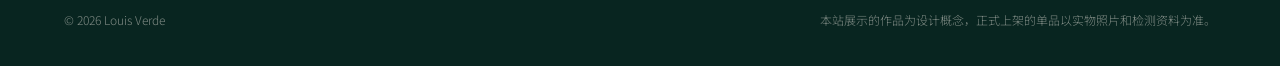
==== commit 980f9942: "更新官网 2026-11-16 07:26" ====
--- a/index.html
+++ b/index.html
@@ -4,10 +4,10 @@
 <meta charset="utf-8">
 <meta name="viewport" content="width=device-width, initial-scale=1, viewport-fit=cover">
 <title>Louis Verde · 让自然，贴近生活</title>
-<meta name="description" content="Louis Verde 白绿石质现代珠宝。克制的小尺度设计，把天然石头里的一抹绿带进日常。">
+<meta name="description" content="Louis Verde 非洲翠珠宝设计。关注白绿色泽、柔透层次与日常佩戴的比例。">
 <meta name="theme-color" content="#F5F0E7">
 <meta property="og:title" content="Louis Verde · 让自然，贴近生活">
-<meta property="og:description" content="Louis Verde 白绿石质现代珠宝。克制的小尺度设计，把天然石头里的一抹绿带进日常。">
+<meta property="og:description" content="Louis Verde 非洲翠珠宝设计。关注白绿色泽、柔透层次与日常佩戴的比例。">
 <meta property="og:image" content="assets/img/W01.webp">
 <link rel="icon" href="assets/logo/monogram.svg" type="image/svg+xml">
 <link rel="preconnect" href="https://fonts.googleapis.com">
